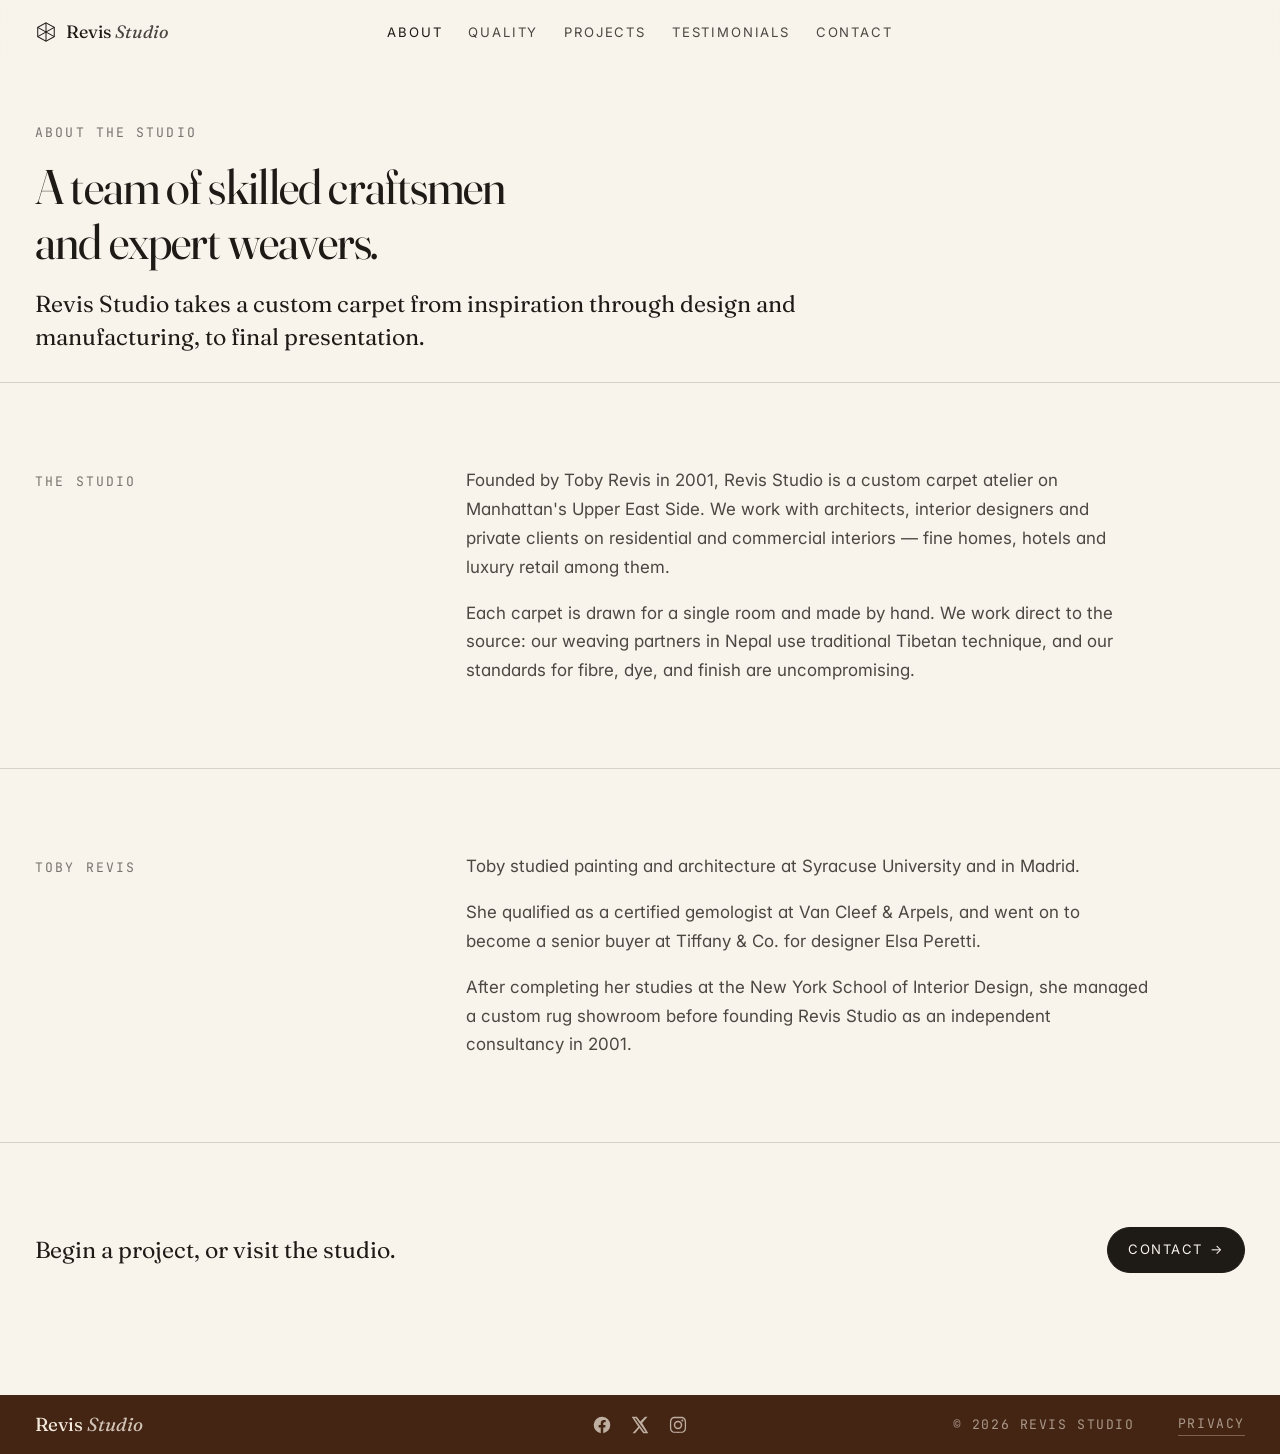
==== about.html @ d31ee0eb "Projects: real images and descriptions from revisstudio.com/projects" ====
<!doctype html>
<html lang="en">
<head>
<meta charset="utf-8" />
<meta name="viewport" content="width=device-width,initial-scale=1,viewport-fit=cover" />
<meta name="theme-color" content="#efeae0" />

<title>About — Revis Studio</title>
<meta name="description" content="Revis Studio is a team of skilled craftsmen and expert weavers, founded in 2001 by Toby Revis. We take a custom carpet from inspiration through design and manufacturing, to final presentation." />
<meta name="robots" content="noindex,nofollow" />
<link rel="canonical" href="https://revisstudio.com/about.html" />

<link rel="preconnect" href="https://fonts.googleapis.com">
<link rel="preconnect" href="https://fonts.gstatic.com" crossorigin>
<link rel="stylesheet" href="https://fonts.googleapis.com/css2?family=Fraunces:ital,opsz,wght@0,9..144,300..500;1,9..144,300..500&family=Inter:wght@400;500&family=JetBrains+Mono:wght@400&display=swap" />
<link rel="stylesheet" href="assets/css/style.css?v=18" />
<link rel="icon" type="image/svg+xml" href="assets/img/favicon.svg" />
</head>
<body>

<a href="#main" class="sr">Skip to content</a>

<header class="site-header" id="siteHeader">
  <a href="./" class="brand"><svg class="mark" viewBox="0 0 24 24" fill="none" stroke="currentColor" stroke-width="1.1" aria-hidden="true"><path d="M12 2 L21 7 L21 17 L12 22 L3 17 L3 7 Z"/><path d="M12 2 L12 22 M3 7 L21 17 M3 17 L21 7"/></svg><span>Revis<i>&nbsp;Studio</i></span></a>
  <nav class="nav" id="primaryNav" aria-label="Primary">
    <ul>
      <li><a href="about.html" aria-current="page">About</a></li>
      <li><a href="quality.html">Quality</a></li>
      <li><a href="projects.html">Projects</a></li>
      <li><a href="testimonials.html">Testimonials</a></li>
      <li><a href="contact.html">Contact</a></li>
    </ul>
  </nav>
  <button class="menu-btn" id="menuBtn" aria-label="Open menu" aria-expanded="false" aria-controls="primaryNav"><span></span></button>
</header>

<main id="main">

  <section class="page-hero">
    <div class="wrap">
      <p class="eyebrow">About the studio</p>
      <h1>A team of skilled craftsmen and expert weavers.</h1>
      <p class="lede">
        Revis Studio takes a custom carpet from inspiration through design and manufacturing, to final presentation.
      </p>
    </div>
  </section>

  <section class="section">
    <div class="wrap">
      <div class="split">
        <div class="split__label">
          <p class="eyebrow">The studio</p>
        </div>
        <div class="prose">
          <p>Founded by Toby Revis in 2001, Revis Studio is a custom carpet atelier on Manhattan's Upper East Side. We work with architects, interior designers and private clients on residential and commercial interiors — fine homes, hotels and luxury retail among them.</p>
          <p>Each carpet is drawn for a single room and made by hand. We work direct to the source: our weaving partners in Nepal use traditional Tibetan technique, and our standards for fibre, dye, and finish are uncompromising.</p>
        </div>
      </div>
    </div>
  </section>

  <hr class="rule" />

  <section class="section">
    <div class="wrap">
      <div class="split">
        <div class="split__label">
          <p class="eyebrow">Toby Revis</p>
        </div>
        <div class="prose">
          <p>Toby studied painting and architecture at Syracuse University and in Madrid.</p>
          <p>She qualified as a certified gemologist at Van Cleef &amp; Arpels, and went on to become a senior buyer at Tiffany &amp; Co. for designer Elsa Peretti.</p>
          <p>After completing her studies at the New York School of Interior Design, she managed a custom rug showroom before founding Revis Studio as an independent consultancy in 2001.</p>
        </div>
      </div>
    </div>
  </section>

  <hr class="rule" />

  <section class="section">
    <div class="wrap">
      <div class="between">
        <p class="lede" style="max-width: 32ch;">Begin a project, or visit the studio.</p>
        <a href="contact.html" class="btn">Contact <span class="arr" aria-hidden="true">→</span></a>
      </div>
    </div>
  </section>

</main>

<footer class="site-foot">
  <div class="wrap">
    <div class="foot__row">
      <p class="foot__brand">Revis<i> Studio</i></p>

      <nav class="foot__social" aria-label="Social">
        <a href="https://www.facebook.com/revisstudio" rel="noopener" target="_blank" aria-label="Revis Studio on Facebook">
          <svg viewBox="0 0 24 24" aria-hidden="true"><path d="M21 12a9 9 0 1 0-10.4 8.9v-6.3H8.3V12h2.3v-2c0-2.3 1.4-3.5 3.4-3.5 1 0 2 .2 2 .2v2.2h-1.1c-1.1 0-1.5.7-1.5 1.4V12h2.5l-.4 2.6h-2.1v6.3A9 9 0 0 0 21 12z"/></svg>
        </a>
        <a href="https://twitter.com/revisstudio" rel="noopener" target="_blank" aria-label="Revis Studio on Twitter / X">
          <svg viewBox="0 0 24 24" aria-hidden="true"><path d="M17.5 3h2.7l-5.9 6.7L21 21h-5.4l-4.2-5.6L6.6 21H3.9l6.3-7.2L3 3h5.5l3.8 5.1L17.5 3zm-.9 16.4h1.5L7.4 4.5H5.9l10.7 14.9z"/></svg>
        </a>
        <a href="https://instagram.com/revisstudio" rel="noopener" target="_blank" aria-label="Revis Studio on Instagram">
          <svg viewBox="0 0 24 24" aria-hidden="true"><path d="M12 3c-2.4 0-2.7 0-3.7.1-1 0-1.6.2-2.1.4-.6.2-1.1.5-1.5 1-.5.4-.8.9-1 1.5-.2.5-.4 1.1-.4 2.1-.1 1-.1 1.3-.1 3.7s0 2.7.1 3.7c0 1 .2 1.6.4 2.1.2.6.5 1.1 1 1.5.4.5.9.8 1.5 1 .5.2 1.1.4 2.1.4 1 .1 1.3.1 3.7.1s2.7 0 3.7-.1c1 0 1.6-.2 2.1-.4.6-.2 1.1-.5 1.5-1 .5-.4.8-.9 1-1.5.2-.5.4-1.1.4-2.1.1-1 .1-1.3.1-3.7s0-2.7-.1-3.7c0-1-.2-1.6-.4-2.1-.2-.6-.5-1.1-1-1.5-.4-.5-.9-.8-1.5-1-.5-.2-1.1-.4-2.1-.4-1-.1-1.3-.1-3.7-.1zm0 1.6c2.3 0 2.6 0 3.6.1.9 0 1.3.2 1.7.3.4.2.7.4 1 .7.3.3.5.6.7 1 .1.3.3.8.3 1.7.1.9.1 1.2.1 3.6s0 2.6-.1 3.6c0 .9-.2 1.3-.3 1.7-.2.4-.4.7-.7 1-.3.3-.6.5-1 .7-.3.1-.8.3-1.7.3-.9.1-1.2.1-3.6.1s-2.6 0-3.6-.1c-.9 0-1.3-.2-1.7-.3-.4-.2-.7-.4-1-.7-.3-.3-.5-.6-.7-1-.1-.3-.3-.8-.3-1.7-.1-.9-.1-1.2-.1-3.6s0-2.6.1-3.6c0-.9.2-1.3.3-1.7.2-.4.4-.7.7-1 .3-.3.6-.5 1-.7.3-.1.8-.3 1.7-.3.9-.1 1.2-.1 3.6-.1zm0 2.8a4.6 4.6 0 1 0 0 9.2 4.6 4.6 0 0 0 0-9.2zm0 7.6a3 3 0 1 1 0-6 3 3 0 0 1 0 6zm5.8-7.8a1.1 1.1 0 1 1-2.2 0 1.1 1.1 0 0 1 2.2 0z"/></svg>
        </a>
      </nav>

      <p class="foot__meta">
        <span class="foot__copy">© 2026 Revis Studio</span>
        <a href="privacy.html">Privacy</a>
      </p>
    </div>
  </div>
</footer>

<script src="assets/js/main.js?v=15" defer></script>
</body>
</html>
---- assets/css/style.css ----
/* ============================================
   REVIS STUDIO — 2026
   Custom carpets, New York City
   ============================================ */

/* ----- Design tokens ----- */
:root {
  --paper:      oklch(96.6% 0.012 80);
  --bone:       oklch(93.5% 0.016 78);
  --dune:       oklch(83% 0.030 75);
  --clay:       oklch(64% 0.06 50);
  --ochre:      oklch(48% 0.075 55);
  --ink:        oklch(22% 0.010 65);
  --ink-soft:   oklch(40% 0.010 65);
  --ink-mute:   oklch(56% 0.008 70);
  --rule:       oklch(86% 0.012 75);

  --font-display: 'Fraunces', ui-serif, Georgia, serif;
  --font-sans:    'Inter', ui-sans-serif, system-ui, -apple-system, 'Helvetica Neue', sans-serif;
  --font-mono:    'JetBrains Mono', ui-monospace, 'SF Mono', Menlo, monospace;

  /* Conservative, readable type scale */
  --fs-xs:   clamp(0.78rem, 0.76rem + 0.08vw, 0.82rem);
  --fs-sm:   clamp(0.88rem, 0.86rem + 0.10vw, 0.94rem);
  --fs-base: clamp(1.00rem, 0.97rem + 0.14vw, 1.06rem);
  --fs-md:   clamp(1.08rem, 1.04rem + 0.20vw, 1.18rem);
  --fs-lg:   clamp(1.24rem, 1.16rem + 0.40vw, 1.45rem);
  --fs-xl:   clamp(1.55rem, 1.36rem + 0.85vw, 2.05rem);
  --fs-2xl:  clamp(2.00rem, 1.65rem + 1.60vw, 3.00rem);
  --fs-3xl:  clamp(2.50rem, 2.00rem + 2.25vw, 4.00rem);

  --gutter: clamp(1.25rem, 1rem + 1.5vw, 2.25rem);
  --max:    1280px;
  --rad:    2px;
  --rad-lg: 4px;

  --ease:    cubic-bezier(.2,.7,.2,1);
  --ease-out: cubic-bezier(.16,1,.3,1);
  --dur:     500ms;
  --dur-fast: 240ms;
}

*, *::before, *::after { box-sizing: border-box; }
html { -webkit-text-size-adjust: 100%; text-size-adjust: 100%; }
body, h1, h2, h3, h4, p, figure, blockquote, dl, dd, ul, ol { margin: 0; }
ul, ol { padding-left: 0; list-style: none; }
img, picture, video, canvas, svg { display: block; max-width: 100%; }
button, input, select, textarea { font: inherit; color: inherit; background: none; border: 0; }
a { color: inherit; text-decoration: none; }
:focus-visible { outline: 2px solid var(--ochre); outline-offset: 3px; border-radius: 2px; }

html {
  scroll-behavior: smooth;
  color-scheme: light;
  background: var(--paper);
}
body {
  font-family: var(--font-sans);
  font-size: var(--fs-base);
  line-height: 1.6;
  color: var(--ink);
  background: var(--paper);
  font-feature-settings: "ss01", "cv11", "kern";
  text-rendering: optimizeLegibility;
  -webkit-font-smoothing: antialiased;
  -moz-osx-font-smoothing: grayscale;
  overflow-x: hidden;
  text-wrap: pretty;
}
::selection { background: var(--ink); color: var(--paper); }

h1, h2, h3, h4 {
  font-family: var(--font-display);
  font-weight: 400;
  letter-spacing: -0.012em;
  line-height: 1.12;
  color: var(--ink);
  text-wrap: balance;
  font-variation-settings: "opsz" 144;
}
h1 { font-size: var(--fs-3xl); }
h2 { font-size: var(--fs-2xl); }
h3 { font-size: var(--fs-lg); font-weight: 450; }
h4 { font-size: var(--fs-md); font-weight: 500; }

em, .ital { font-style: italic; }

.eyebrow {
  font-family: var(--font-mono);
  font-size: var(--fs-xs);
  letter-spacing: 0.16em;
  text-transform: uppercase;
  font-weight: 400;
  color: var(--ink-mute);
}

.lede {
  font-family: var(--font-display);
  font-weight: 380;
  font-size: var(--fs-lg);
  line-height: 1.4;
  color: var(--ink);
  max-width: 50ch;
}

.prose { max-width: 62ch; line-height: 1.7; color: var(--ink-soft); }
.prose p + p { margin-top: 1em; }
.prose strong { color: var(--ink); font-weight: 500; }
.prose a { color: var(--ink); text-decoration: underline; text-decoration-thickness: 1px; text-underline-offset: 4px; text-decoration-color: color-mix(in oklch, var(--ink) 35%, transparent); }
.prose a:hover { text-decoration-color: var(--ink); }

.serif { font-family: var(--font-display); }
.mono  { font-family: var(--font-mono); letter-spacing: 0; }

/* ----- Layout ----- */
.wrap { max-width: var(--max); margin-inline: auto; padding-inline: var(--gutter); }
.wrap--narrow { max-width: 880px; }

.section { padding-block: clamp(3rem, 2rem + 4vw, 5.5rem); position: relative; }

.rule { height: 1px; background: var(--rule); border: 0; margin: 0; }

/* ----- Header ----- */
.site-header {
  position: sticky;
  top: 0;
  z-index: 100;
  padding: 1.1rem var(--gutter);
  display: grid;
  grid-template-columns: 1fr auto 1fr;
  align-items: center;
  background: color-mix(in oklch, var(--paper) 85%, transparent);
  -webkit-backdrop-filter: blur(12px);
  backdrop-filter: blur(12px);
  border-bottom: 1px solid transparent;
  transition: border-color var(--dur-fast) var(--ease);
}
.site-header.is-scrolled {
  border-bottom-color: var(--rule);
}

.brand {
  display: inline-flex; align-items: center; gap: 0.55rem;
  justify-self: start;
  font-family: var(--font-display);
  font-weight: 420;
  font-size: 1.12rem;
  letter-spacing: 0;
  position: relative;
  z-index: 100;
}
.brand .mark { width: 22px; height: 22px; }
.brand i { font-style: italic; opacity: .8; }

.nav { justify-self: center; }
.nav ul { display: flex; gap: clamp(1rem, 0.5rem + 1.4vw, 2rem); }
.nav a {
  font-size: var(--fs-xs);
  letter-spacing: 0.14em;
  text-transform: uppercase;
  color: var(--ink-soft);
  padding: 0.4rem 0;
  transition: color var(--dur-fast) var(--ease);
}
.nav a:hover { color: var(--ink); }
.nav a[aria-current="page"] { color: var(--ink); }

.head-side { justify-self: end; font-size: var(--fs-xs); color: var(--ink-soft); letter-spacing: 0.05em; }
.head-side a { padding: 0.4rem 0; }
.head-side a:hover { color: var(--ink); }

.menu-btn {
  display: none;
  justify-self: end;
  width: 38px; height: 38px;
  cursor: pointer;
  align-items: center; justify-content: center;
  position: relative;
  z-index: 100;
}
.menu-btn span {
  display: block;
  width: 18px; height: 1px;
  background: var(--ink);
  position: relative;
}
.menu-btn span::before, .menu-btn span::after {
  content: ""; position: absolute; left: 0; right: 0;
  height: 1px; background: var(--ink);
}
.menu-btn span::before { top: -6px; }
.menu-btn span::after  { top:  6px; }
[aria-expanded="true"].menu-btn span { background: transparent; }
[aria-expanded="true"].menu-btn span::before { transform: rotate(45deg); top: 0; }
[aria-expanded="true"].menu-btn span::after  { transform: rotate(-45deg); top: 0; }

@media (max-width: 880px) {
  .nav, .head-side { display: none; }
  .menu-btn { display: inline-flex; }
  .nav.is-open {
    display: block !important;
    position: fixed;
    top: 0; left: 0; right: 0; bottom: 0;
    width: 100vw;
    height: 100vh;
    height: 100dvh;
    background: var(--paper);
    padding: 5rem var(--gutter) 3rem;
    z-index: 95;
    overflow-y: auto;
  }
  .nav.is-open ul { flex-direction: column; gap: 1.25rem; align-items: flex-start; }
  .nav.is-open a { font-size: var(--fs-xl); font-family: var(--font-display); letter-spacing: -0.01em; text-transform: none; color: var(--ink); font-weight: 420; }
}

/* ----- Buttons & links ----- */
.btn {
  display: inline-flex; align-items: center; gap: 0.5em;
  padding: 0.9em 1.5em;
  border: 1px solid var(--ink);
  background: var(--ink);
  color: var(--paper);
  font-size: var(--fs-xs);
  letter-spacing: 0.12em;
  text-transform: uppercase;
  border-radius: 999px;
  cursor: pointer;
  transition: background var(--dur-fast) var(--ease), color var(--dur-fast) var(--ease);
}
.btn:hover { background: var(--ochre); border-color: var(--ochre); color: var(--paper); }
.btn .arr { transition: transform var(--dur-fast) var(--ease); }
.btn:hover .arr { transform: translateX(3px); }
.btn--ghost {
  background: transparent;
  color: var(--ink);
  border-color: color-mix(in oklch, var(--ink) 30%, transparent);
}
.btn--ghost:hover { background: var(--ink); border-color: var(--ink); color: var(--paper); }

.link {
  display: inline-flex; align-items: center; gap: 0.4em;
  font-size: var(--fs-sm);
  letter-spacing: 0.08em;
  text-transform: uppercase;
  color: var(--ink);
  padding-bottom: 0.25em;
  border-bottom: 1px solid currentColor;
  transition: gap var(--dur-fast) var(--ease), color var(--dur-fast) var(--ease);
}
.link:hover { gap: 0.7em; color: var(--ochre); }

/* ----- Hero ----- */
.hero {
  padding-top: clamp(3rem, 2rem + 3vw, 5rem);
  padding-bottom: clamp(2.5rem, 2rem + 2vw, 4rem);
}
.hero__grid {
  display: grid;
  grid-template-columns: 1fr;
  gap: 2rem;
}
@media (min-width: 900px) {
  .hero__grid { grid-template-columns: 1.1fr 1fr; gap: 4rem; align-items: end; }
}
.hero h1 {
  font-size: clamp(2.2rem, 1.8rem + 1.8vw, 3.6rem);
  letter-spacing: -0.018em;
  line-height: 1.05;
}
.hero h1 em { color: var(--ochre); font-style: italic; }
.hero .lede { margin-top: 1.5rem; max-width: 42ch; }
.hero__cta { display: flex; gap: 1rem; flex-wrap: wrap; margin-top: 2rem; }
.hero__media {
  margin-top: clamp(2.5rem, 2rem + 2vw, 4rem);
}
.hero__media figure {
  aspect-ratio: 21 / 9;
  border-radius: var(--rad);
  overflow: hidden;
  background: var(--bone);
  position: relative;
}

/* ----- Page hero (inner pages) ----- */
.page-hero {
  padding: clamp(2.5rem, 2rem + 2vw, 4rem) 0 clamp(1.5rem, 1rem + 1vw, 2.5rem);
  border-bottom: 1px solid var(--rule);
}
.page-hero h1 {
  font-size: clamp(2rem, 1.6rem + 1.8vw, 3.2rem);
  letter-spacing: -0.018em;
  max-width: 18ch;
}
.page-hero .eyebrow { margin-bottom: 1rem; }
.page-hero .lede { margin-top: 1.25rem; max-width: 56ch; }

/* ----- Section title ----- */
.section-title {
  display: flex;
  justify-content: space-between;
  align-items: baseline;
  gap: 1.5rem;
  margin-bottom: clamp(2rem, 1.5rem + 1.5vw, 3rem);
  padding-bottom: 1.1rem;
  border-bottom: 1px solid var(--rule);
  flex-wrap: wrap;
}
.section-title h2 {
  font-size: var(--fs-xl);
  letter-spacing: -0.012em;
}

/* ----- Figures ----- */
figure { position: relative; isolation: isolate; margin: 0; }
figure img, figure .ph {
  position: absolute; inset: 0;
  width: 100%; height: 100%;
  object-fit: cover;
  display: block;
  transition: transform 900ms var(--ease-out), opacity 500ms var(--ease-out);
}
figure .ph { z-index: 0; }
figure img {
  z-index: 1;
  opacity: 0;
  filter: saturate(0.92) contrast(1.02);
}
figure img.is-loaded { opacity: 1; }
figure:hover img { transform: scale(1.03); }
figcaption {
  margin-top: 0.65rem;
  font-family: var(--font-mono);
  font-size: var(--fs-xs);
  letter-spacing: 0.04em;
  color: var(--ink-mute);
  display: flex; justify-content: space-between; gap: 1rem;
}
figcaption b { color: var(--ink); font-weight: 500; }

/* ----- Project grid ----- */
.work-grid {
  display: grid;
  grid-template-columns: repeat(3, 1fr);
  gap: clamp(1.25rem, 0.85rem + 1.2vw, 2rem) clamp(1.25rem, 1rem + 1vw, 1.75rem);
}
@media (max-width: 900px) { .work-grid { grid-template-columns: repeat(2, 1fr); } }
@media (max-width: 540px) { .work-grid { grid-template-columns: 1fr; } }

.work-card { display: block; color: inherit; }
.work-card figure {
  aspect-ratio: 16 / 10;
  border-radius: var(--rad);
  overflow: hidden;
  background: var(--bone);
}
.work-card figure img { opacity: 1; }
.work-card__head {
  display: flex;
  justify-content: space-between;
  align-items: baseline;
  gap: 1rem;
  margin-top: 0.85rem;
  padding-top: 0.6rem;
  border-top: 1px solid var(--rule);
}
.work-card__title {
  font-family: var(--font-display);
  font-size: var(--fs-md);
  font-weight: 450;
  letter-spacing: -0.005em;
  color: var(--ink);
  line-height: 1.25;
}
.work-card__sub {
  margin-top: 0.25rem;
  font-family: var(--font-mono);
  font-size: var(--fs-xs);
  letter-spacing: 0.04em;
  color: var(--ink-mute);
  text-transform: uppercase;
}
.work-card__no {
  font-family: var(--font-mono);
  font-size: var(--fs-xs);
  letter-spacing: 0.06em;
  color: var(--ink-mute);
}
.work-card__desc {
  margin-top: 0.55rem;
  font-family: var(--font-display);
  font-style: italic;
  font-weight: 380;
  font-size: var(--fs-sm);
  line-height: 1.45;
  color: var(--ink-soft);
}
.work-card:hover figure .ph { filter: brightness(1.04); }
.work-card:hover .work-card__title { color: var(--ochre); transition: color var(--dur-fast) var(--ease); }

/* ----- Split layout for content pages ----- */
.split {
  display: grid;
  grid-template-columns: 1fr;
  gap: clamp(2rem, 1.5rem + 1.5vw, 3rem);
}
@media (min-width: 880px) {
  .split { grid-template-columns: minmax(180px, 1fr) 2fr; gap: clamp(2rem, 1rem + 2vw, 4rem); }
}
.split__label { padding-top: 0.3em; }

/* ----- Policy (privacy page directory) ----- */
.policy {
  display: grid;
  gap: 0;
  max-width: 980px;
  margin: 0;
}
.policy__row {
  display: grid;
  grid-template-columns: 1fr;
  gap: 0.6rem;
  padding: clamp(1rem, 0.75rem + 0.75vw, 1.5rem) 0;
  border-top: 1px solid var(--rule);
}
.policy__row:last-child { border-bottom: 1px solid var(--rule); }
@media (min-width: 720px) {
  .policy__row {
    grid-template-columns: minmax(180px, 1fr) 2.4fr;
    gap: clamp(1.5rem, 1rem + 1.5vw, 3rem);
    align-items: baseline;
  }
}
.policy__row dt.label {
  font-family: var(--font-mono);
  font-size: var(--fs-xs);
  letter-spacing: 0.16em;
  text-transform: uppercase;
  color: var(--ink-mute);
  font-weight: 400;
}
.policy__row dd {
  font-family: var(--font-display);
  font-size: var(--fs-md);
  font-weight: 380;
  line-height: 1.55;
  color: var(--ink);
  margin: 0;
  max-width: 60ch;
}
.policy__row dd strong { font-weight: 450; color: var(--ink); }
.policy__row dd a {
  color: var(--ink);
  border-bottom: 1px solid color-mix(in oklch, var(--ink) 30%, transparent);
  padding-bottom: 1px;
}
.policy__row dd a:hover { border-bottom-color: var(--ink); color: var(--ochre); }

/* ----- Stage (testimonials carousel) ----- */
.stage {
  padding-block: clamp(1.5rem, 1rem + 1vw, 2.25rem) clamp(1rem, 0.75rem + 0.75vw, 1.75rem);
  position: relative;
  isolation: isolate;
  overflow: hidden;
  background: linear-gradient(180deg, color-mix(in oklch, var(--paper) 60%, var(--bone)) 0%, var(--paper) 100%);
}
.stage::before {
  content: "";
  position: absolute;
  inset: 0;
  background:
    radial-gradient(45% 65% at 80% 20%, color-mix(in oklch, var(--ochre) 18%, transparent) 0%, transparent 60%),
    radial-gradient(35% 55% at 10% 95%, color-mix(in oklch, var(--clay) 14%, transparent) 0%, transparent 60%);
  z-index: -1;
  pointer-events: none;
}
.stage::after {
  content: "";
  position: absolute;
  inset: auto auto 30% -8%;
  width: 360px;
  height: 360px;
  background: radial-gradient(closest-side, color-mix(in oklch, var(--ochre) 12%, transparent), transparent);
  z-index: -1;
  pointer-events: none;
  filter: blur(20px);
}
.stage__head {
  display: flex;
  justify-content: space-between;
  align-items: baseline;
  margin-bottom: clamp(1.5rem, 1rem + 1.5vw, 2.5rem);
  gap: 1rem;
  flex-wrap: wrap;
}
.stage__counter {
  font-family: var(--font-mono);
  font-size: var(--fs-xs);
  letter-spacing: 0.16em;
  text-transform: uppercase;
  color: var(--ink-mute);
}
.stage__counter b { color: var(--ink); font-weight: 500; }

.stage__main {
  position: relative;
  min-height: clamp(260px, 46vh, 420px);
}
.stage__quote {
  position: absolute;
  inset: 0;
  display: flex;
  flex-direction: column;
  justify-content: center;
  opacity: 0;
  transition: opacity 700ms cubic-bezier(.16,1,.3,1);
  pointer-events: none;
}
.stage__quote.is-active {
  opacity: 1;
  pointer-events: auto;
}
.stage__quote blockquote {
  font-family: var(--font-display);
  font-style: italic;
  font-weight: 380;
  font-size: clamp(1.5rem, 1.1rem + 1.6vw, 2.6rem);
  line-height: 1.25;
  letter-spacing: -0.012em;
  color: var(--ink);
  text-wrap: balance;
  margin: 0;
  max-width: 32ch;
  position: relative;
}
.stage__quote blockquote::before {
  content: "\201C";
  position: absolute;
  font-style: italic;
  color: var(--ochre);
  font-size: 1.8em;
  line-height: 1;
  left: -0.5em;
  top: -0.15em;
  opacity: 0;
  transform: scale(0.6) rotate(-8deg);
  transition: opacity 600ms var(--ease-out) 50ms, transform 700ms var(--ease-out) 50ms;
}
.stage__quote.is-active blockquote::before {
  opacity: 1;
  transform: scale(1) rotate(0deg);
}
@media (max-width: 720px) {
  .stage__quote blockquote::before { left: -0.05em; top: -0.6em; font-size: 1.4em; }
}
.stage__quote blockquote .word {
  display: inline-block;
  opacity: 0;
  transform: translateY(10px);
  transition: opacity 700ms var(--ease-out), transform 700ms var(--ease-out);
}
.stage__quote.is-active blockquote .word {
  opacity: 1;
  transform: none;
  transition-delay: calc(var(--i, 0) * 28ms + 100ms);
}
.stage__quote cite {
  display: flex;
  flex-direction: column;
  gap: 0.25rem;
  margin-top: clamp(1.25rem, 1rem + 1vw, 2rem);
  font-style: normal;
  opacity: 0;
  transform: translateY(8px);
  transition: opacity 600ms var(--ease-out), transform 600ms var(--ease-out);
}
.stage__quote.is-active cite {
  opacity: 1;
  transform: none;
  transition-delay: 900ms;
}
.stage__quote cite b {
  font-family: var(--font-display);
  font-weight: 450;
  font-size: var(--fs-md);
  color: var(--ink);
  line-height: 1.2;
}
.stage__quote cite span {
  font-family: var(--font-mono);
  font-size: var(--fs-xs);
  letter-spacing: 0.10em;
  text-transform: uppercase;
  color: var(--ink-mute);
}

/* Progress bar — animates while autoplay is running */
.stage__progress {
  height: 1px;
  background: color-mix(in oklch, var(--ink) 10%, transparent);
  margin-top: clamp(1rem, 0.75rem + 0.75vw, 1.5rem);
  overflow: hidden;
}
.stage__progress span {
  display: block;
  height: 100%;
  width: 100%;
  background: var(--ochre);
  transform: scaleX(0);
  transform-origin: left;
}
.stage.is-playing .stage__progress span {
  animation: stage-progress 7000ms linear forwards;
}
@keyframes stage-progress {
  from { transform: scaleX(0); }
  to   { transform: scaleX(1); }
}

/* Cast strip — horizontally scrollable, scales to any number of testimonials */
.stage__cast-wrap {
  position: relative;
  margin-top: clamp(1rem, 0.75rem + 0.75vw, 1.5rem);
  border-top: 1px solid var(--rule);
  border-bottom: 1px solid var(--rule);
}
.stage__cast-wrap::before,
.stage__cast-wrap::after {
  content: "";
  position: absolute;
  top: 0; bottom: 0;
  width: 56px;
  pointer-events: none;
  z-index: 2;
  opacity: 0;
  transition: opacity var(--dur-fast) var(--ease);
}
.stage__cast-wrap::before {
  left: 0;
  background: linear-gradient(to right, var(--paper) 5%, transparent);
}
.stage__cast-wrap::after {
  right: 0;
  background: linear-gradient(to left, var(--paper) 5%, transparent);
}
.stage__cast-wrap[data-scroll-start="0"]::before { opacity: 0; }
.stage__cast-wrap[data-scroll-start="1"]::before { opacity: 1; }
.stage__cast-wrap[data-scroll-end="0"]::after { opacity: 1; }
.stage__cast-wrap[data-scroll-end="1"]::after { opacity: 0; }

.stage__cast {
  display: flex;
  gap: 1px;
  background: var(--rule);
  overflow-x: auto;
  overflow-y: hidden;
  scroll-snap-type: x mandatory;
  scroll-behavior: smooth;
  scrollbar-width: none;
}
.stage__cast::-webkit-scrollbar { display: none; }

.cast-card {
  flex: 0 0 calc(25% - 1px);
  min-width: 220px;
  scroll-snap-align: start;
  display: flex;
  flex-direction: column;
  align-items: flex-start;
  text-align: left;
  padding: clamp(0.85rem, 0.65rem + 0.7vw, 1.15rem) clamp(0.85rem, 0.65rem + 0.7vw, 1.25rem);
  background: var(--paper);
  border: 0;
  cursor: pointer;
  position: relative;
  transition: background var(--dur-fast) var(--ease);
}
@media (max-width: 720px) {
  .cast-card { flex-basis: calc(50% - 1px); }
}
@media (max-width: 480px) {
  .cast-card { flex-basis: 80%; min-width: 0; }
}
.cast-card::before {
  content: "";
  position: absolute;
  top: 0; left: 0;
  width: 100%;
  height: 2px;
  background: var(--ochre);
  transform: scaleX(0);
  transform-origin: left;
  transition: transform 500ms var(--ease-out);
}
.cast-card.is-active::before { transform: scaleX(1); }
.cast-card.is-active {
  background: color-mix(in oklch, var(--paper) 60%, var(--bone));
}
.cast-card__no {
  font-family: var(--font-mono);
  font-size: var(--fs-xs);
  letter-spacing: 0.16em;
  color: var(--ink-mute);
  margin-bottom: 0.55rem;
  transition: color var(--dur-fast) var(--ease);
}
.cast-card.is-active .cast-card__no { color: var(--ochre); }
.cast-card__teaser {
  font-family: var(--font-display);
  font-style: italic;
  font-weight: 380;
  font-size: var(--fs-sm);
  line-height: 1.35;
  color: var(--ink-soft);
  margin: 0 0 0.7rem;
  display: -webkit-box;
  -webkit-line-clamp: 2;
  line-clamp: 2;
  -webkit-box-orient: vertical;
  overflow: hidden;
}
.cast-card.is-active .cast-card__teaser { color: var(--ink); }
.cast-card b {
  font-family: var(--font-display);
  font-weight: 420;
  font-size: var(--fs-md);
  color: var(--ink);
  line-height: 1.2;
  margin-bottom: 0.2rem;
  letter-spacing: -0.005em;
  margin-top: auto;
}
.cast-card__role {
  font-family: var(--font-mono);
  font-size: var(--fs-xs);
  letter-spacing: 0.04em;
  color: var(--ink-mute);
  line-height: 1.4;
}
.cast-card:hover b { color: var(--ochre); }

/* ----- Voices (legacy, kept in case) ----- */
.voices {
  display: grid;
  gap: 0;
}
.voice {
  padding: clamp(1.5rem, 1rem + 1vw, 2.25rem) 0;
  border-top: 1px solid var(--rule);
  display: grid;
  grid-template-columns: 1fr;
  gap: 1rem;
}
.voices .voice:last-child { border-bottom: 1px solid var(--rule); }
@media (min-width: 720px) {
  .voice { grid-template-columns: 1fr 220px; gap: 2rem; }
  .voice cite { text-align: right; }
}
.voice__quote {
  font-family: var(--font-display);
  font-size: var(--fs-lg);
  font-weight: 380;
  line-height: 1.4;
  color: var(--ink);
}
.voice__by {
  font-family: var(--font-mono);
  font-size: var(--fs-xs);
  letter-spacing: 0.04em;
  color: var(--ink-soft);
  font-style: normal;
  align-self: end;
}
.voice__by b {
  display: block;
  color: var(--ink);
  font-weight: 500;
  font-family: var(--font-display);
  font-size: var(--fs-sm);
  letter-spacing: 0;
  margin-bottom: 0.2em;
}

/* ----- Contact list ----- */
.contact-list { display: grid; gap: clamp(1.5rem, 1rem + 1vw, 2rem); }
.contact-list dt {
  font-family: var(--font-mono);
  font-size: var(--fs-xs);
  letter-spacing: 0.12em;
  text-transform: uppercase;
  color: var(--ink-mute);
  margin-bottom: 0.4rem;
}
.contact-list dd {
  font-family: var(--font-display);
  font-size: var(--fs-md);
  line-height: 1.5;
}
.contact-list dd a { color: var(--ink); border-bottom: 1px solid color-mix(in oklch, var(--ink) 25%, transparent); padding-bottom: 1px; }
.contact-list dd a:hover { border-color: var(--ink); }

/* ----- Warm card panel (rich ochre/clay calling card) ----- */
.warm-card {
  --warm: oklch(46% 0.085 50);
  --warm-deep: oklch(36% 0.075 45);
  --warm-bright: oklch(64% 0.12 55);
  background: var(--warm);
  color: oklch(96% 0.018 80);
  border-radius: var(--rad-lg);
  padding: clamp(1.5rem, 1.25rem + 1vw, 2.25rem);
  position: relative;
  overflow: hidden;
  isolation: isolate;
}
.warm-card::before {
  content: "";
  position: absolute;
  inset: 0;
  background:
    radial-gradient(80% 90% at 100% 100%, color-mix(in oklch, var(--warm-bright) 38%, transparent) 0%, transparent 55%),
    radial-gradient(60% 70% at 0% 0%, color-mix(in oklch, var(--warm-deep) 55%, transparent) 0%, transparent 60%);
  z-index: -1;
}
.warm-card .eyebrow {
  color: color-mix(in oklch, oklch(96% 0.018 80) 72%, transparent);
}
.warm-card h2 {
  color: oklch(96% 0.018 80);
  font-weight: 380;
  letter-spacing: -0.012em;
}
.warm-card h2 em { color: oklch(92% 0.04 75); font-style: italic; }
.warm-card a {
  color: oklch(96% 0.018 80);
  border-bottom: 1px solid color-mix(in oklch, oklch(96% 0.018 80) 40%, transparent);
  padding-bottom: 1px;
  transition: border-color var(--dur-fast) var(--ease);
}
.warm-card a:hover { border-bottom-color: oklch(96% 0.018 80); }
.warm-card address { font-style: normal; }
.warm-card__grid {
  display: grid;
  grid-template-columns: 1fr;
  gap: clamp(0.9rem, 0.7rem + 0.6vw, 1.3rem) clamp(2rem, 1.5rem + 1.5vw, 3rem);
}
.warm-card--stack .warm-card__grid { grid-template-columns: 1fr; }
.warm-card--3up .warm-card__grid { grid-template-columns: 1fr; }
@media (min-width: 640px) {
  .warm-card--3up .warm-card__grid { grid-template-columns: 1fr 1fr; }
}
@media (min-width: 1000px) {
  .warm-card--3up .warm-card__grid { grid-template-columns: 1.4fr 1fr 1fr; }
}

/* Side-by-side contact layout: warm card | inquiry form */
.contact-split {
  display: grid;
  grid-template-columns: 1fr 1.05fr;
  gap: clamp(1.25rem, 1rem + 1vw, 2.25rem);
  align-items: stretch;
}
@media (max-width: 720px) {
  .contact-split { grid-template-columns: 1fr; }
}
.contact-split > .warm-card { height: 100%; }
.contact-split__form {
  padding: clamp(0.25rem, 0.25rem + 0.5vw, 1rem) clamp(0.25rem, 0.25rem + 0.5vw, 1rem);
}
.warm-card__block { display: flex; flex-direction: column; gap: 0.6rem; }
.warm-card__block .label {
  font-family: var(--font-mono);
  font-size: var(--fs-xs);
  letter-spacing: 0.16em;
  text-transform: uppercase;
  color: color-mix(in oklch, oklch(96% 0.018 80) 62%, transparent);
}
.warm-card__block .value {
  font-family: var(--font-display);
  font-size: var(--fs-md);
  font-weight: 380;
  line-height: 1.5;
  color: oklch(96% 0.018 80);
  margin: 0;
}
.warm-card__block .value + .label { margin-top: 1rem; }
.warm-card__block .note {
  font-family: var(--font-mono);
  font-size: var(--fs-xs);
  letter-spacing: 0.04em;
  color: color-mix(in oklch, oklch(96% 0.018 80) 55%, transparent);
  margin-left: 0.35em;
}
.warm-card__block .meta {
  font-family: var(--font-mono);
  font-size: var(--fs-xs);
  letter-spacing: 0.04em;
  color: color-mix(in oklch, oklch(96% 0.018 80) 60%, transparent);
  margin-top: 0.35rem;
}

.warm-card__foot {
  margin-top: clamp(1rem, 0.75rem + 0.75vw, 1.5rem);
  padding-top: clamp(0.85rem, 0.75rem + 0.5vw, 1.25rem);
  border-top: 1px solid color-mix(in oklch, oklch(96% 0.018 80) 18%, transparent);
  display: flex;
  justify-content: flex-end;
  align-items: center;
  gap: 1rem;
  flex-wrap: wrap;
}
.warm-card__foot a {
  font-family: var(--font-mono);
  font-size: var(--fs-xs);
  letter-spacing: 0.12em;
  text-transform: uppercase;
  color: oklch(96% 0.018 80);
  border-bottom: 1px solid color-mix(in oklch, oklch(96% 0.018 80) 40%, transparent);
  padding-bottom: 1px;
}
.warm-card__foot a:hover { border-bottom-color: oklch(96% 0.018 80); }

/* Numeric flourish for the warm card */
.warm-card__no {
  position: absolute;
  top: clamp(1.5rem, 1rem + 1vw, 2.5rem);
  right: clamp(1.5rem, 1rem + 1vw, 2.5rem);
  font-family: var(--font-mono);
  font-size: var(--fs-xs);
  letter-spacing: 0.12em;
  color: color-mix(in oklch, oklch(96% 0.018 80) 65%, transparent);
  z-index: 1;
}

/* A soft warm tint section (for closing CTAs) */
.tint-warm {
  background: oklch(92% 0.035 70);
}
.tint-warm--soft { background: color-mix(in oklch, var(--paper) 80%, oklch(75% 0.07 55)); }

/* Warm headline accent variant */
.h-accent em { color: var(--ochre); font-style: italic; }

/* Warm submit button variant */
.btn--warm {
  background: oklch(46% 0.085 50);
  border-color: oklch(46% 0.085 50);
  color: oklch(96% 0.018 80);
}
.btn--warm:hover { background: oklch(36% 0.075 45); border-color: oklch(36% 0.075 45); }

/* ----- Forms ----- */
.form { display: grid; gap: 0.9rem; }
.form .row { display: grid; grid-template-columns: 1fr; gap: 0.9rem; }
@media (min-width: 720px) { .form .row--2 { grid-template-columns: 1fr 1fr; } }
.field { display: grid; gap: 0.3rem; }
.field label {
  font-family: var(--font-mono);
  font-size: var(--fs-xs);
  letter-spacing: 0.06em;
  text-transform: uppercase;
  color: var(--ink-soft);
}
.field input, .field textarea, .field select {
  padding: 0.55rem 0;
  border-bottom: 1px solid color-mix(in oklch, var(--ink) 25%, transparent);
  font-family: var(--font-display);
  font-size: var(--fs-md);
  color: var(--ink);
  background: transparent;
  border-radius: 0;
  transition: border-color var(--dur-fast) var(--ease);
}
.field input::placeholder, .field textarea::placeholder { color: var(--ink-mute); font-style: italic; }
.field input:focus, .field textarea:focus, .field select:focus {
  outline: none;
  border-bottom-color: var(--ochre);
}
.field textarea { min-height: 88px; resize: vertical; line-height: 1.5; }
.form__foot { display: flex; justify-content: space-between; align-items: center; gap: 1rem; flex-wrap: wrap; }
.form__note { font-family: var(--font-mono); font-size: var(--fs-xs); color: var(--ink-mute); }

/* ----- Footer (thin) ----- */
.site-foot {
  --foot-bg:    oklch(30% 0.055 48);
  --foot-text:  oklch(94% 0.02 75);
  --foot-muted: color-mix(in oklch, oklch(94% 0.02 75) 58%, transparent);

  background: var(--foot-bg);
  color: var(--foot-text);
  padding: 0.9rem 0;
  margin-top: clamp(1.75rem, 1.25rem + 1.5vw, 2.5rem);
}
.site-foot a { color: var(--foot-text); }
.site-foot a:hover { color: oklch(98% 0.018 75); }

.foot__row {
  display: grid;
  grid-template-columns: 1fr auto 1fr;
  align-items: center;
  gap: 1rem;
}
@media (max-width: 720px) {
  .foot__row { grid-template-columns: 1fr; justify-items: center; text-align: center; gap: 0.75rem; }
}
.foot__brand {
  font-family: var(--font-display);
  font-size: var(--fs-md);
  font-weight: 420;
  letter-spacing: 0;
  justify-self: start;
}
@media (max-width: 720px) { .foot__brand { justify-self: center; } }
.foot__brand i { font-style: italic; opacity: .8; }

.foot__social {
  display: inline-flex;
  align-items: center;
  gap: 1rem;
  justify-self: center;
}
.foot__social a {
  display: inline-flex;
  align-items: center;
  justify-content: center;
  width: 22px;
  height: 22px;
  color: var(--foot-text);
  opacity: 0.7;
  border-bottom: 0 !important;
  transition: opacity var(--dur-fast) var(--ease), color var(--dur-fast) var(--ease);
}
.foot__social a:hover { opacity: 1; color: oklch(98% 0.018 75); }
.foot__social svg {
  width: 100%;
  height: 100%;
  display: block;
  fill: currentColor;
}

.foot__meta {
  display: inline-flex;
  align-items: center;
  justify-content: flex-end;
  gap: clamp(2rem, 1.5rem + 1.5vw, 3rem);
  font-family: var(--font-mono);
  font-size: var(--fs-xs);
  letter-spacing: 0.12em;
  text-transform: uppercase;
  color: var(--foot-muted);
  justify-self: end;
  min-width: 0;
}
.foot__copy { white-space: nowrap; }
@media (max-width: 720px) { .foot__meta { justify-self: center; gap: 1.5rem; } }
.foot__meta a {
  color: var(--foot-muted);
  border-bottom: 1px solid color-mix(in oklch, var(--foot-text) 30%, transparent);
  padding-bottom: 1px;
  transition: color var(--dur-fast) var(--ease), border-color var(--dur-fast) var(--ease);
}
.foot__meta a:hover { color: var(--foot-text); border-bottom-color: var(--foot-text); }

/* ----- Reveal-on-scroll ----- */
.reveal { transition: opacity 700ms var(--ease-out), transform 700ms var(--ease-out); }
html.js-on .reveal:not(.is-in) { opacity: 0; transform: translateY(12px); }

@media (prefers-reduced-motion: reduce) {
  .reveal { opacity: 1 !important; transform: none !important; transition: none !important; }
  html { scroll-behavior: auto; }
}

/* ----- Image placeholders (fallback / pre-load) ----- */
.ph { background: linear-gradient(135deg, var(--dune), var(--bone) 60%, oklch(72% 0.04 60)); }
.ph--wool {
  background:
    radial-gradient(140% 80% at 50% 100%, oklch(58% 0.05 60) 0%, transparent 60%),
    linear-gradient(170deg, oklch(88% 0.025 78), oklch(72% 0.04 65));
}
.ph--dye {
  background:
    radial-gradient(80% 60% at 30% 30%, oklch(45% 0.10 35) 0%, transparent 55%),
    linear-gradient(160deg, oklch(72% 0.05 60), oklch(54% 0.07 50));
}
.ph--linen {
  background:
    repeating-linear-gradient(45deg, oklch(89% 0.02 80) 0 1px, transparent 1px 4px),
    linear-gradient(180deg, oklch(92% 0.02 80), oklch(86% 0.025 78));
}
.ph--interior {
  background:
    radial-gradient(60% 80% at 30% 80%, oklch(50% 0.05 50) 0%, transparent 60%),
    linear-gradient(160deg, oklch(82% 0.025 75) 0%, oklch(68% 0.04 60) 70%, oklch(50% 0.04 45) 100%);
}
.ph--motif {
  background:
    conic-gradient(from 45deg at 25% 25%, oklch(48% 0.08 55) 0 90deg, transparent 90deg 360deg),
    conic-gradient(from 225deg at 75% 75%, oklch(48% 0.08 55) 0 90deg, transparent 90deg 360deg),
    linear-gradient(135deg, oklch(86% 0.025 78), oklch(76% 0.04 65));
}
.ph--himalaya {
  background:
    linear-gradient(180deg, oklch(76% 0.03 240) 0%, oklch(78% 0.025 70) 55%, oklch(64% 0.05 55) 100%);
}
.ph--ink {
  background:
    radial-gradient(60% 80% at 70% 30%, oklch(35% 0.04 240) 0%, transparent 60%),
    linear-gradient(170deg, oklch(28% 0.02 65), oklch(20% 0.02 65) 70%, oklch(32% 0.04 240));
}

/* ----- Misc helpers ----- */
.dim { color: var(--ink-mute); }
.center { text-align: center; }
.mt-1 { margin-top: 1rem; }
.mt-2 { margin-top: 1.5rem; }
.mt-3 { margin-top: 2.5rem; }
.mb-1 { margin-bottom: 1rem; }
.mb-2 { margin-bottom: 1.5rem; }
.mb-3 { margin-bottom: 2.5rem; }
.between { display: flex; justify-content: space-between; align-items: center; flex-wrap: wrap; gap: 1rem; }

.sr {
  position: absolute;
  width: 1px; height: 1px;
  padding: 0; margin: -1px;
  overflow: hidden; clip: rect(0,0,0,0);
  white-space: nowrap; border: 0;
}

::-webkit-scrollbar { width: 10px; height: 10px; }
::-webkit-scrollbar-track { background: var(--paper); }
::-webkit-scrollbar-thumb { background: color-mix(in oklch, var(--ink) 18%, transparent); border-radius: 999px; border: 3px solid var(--paper); }
::-webkit-scrollbar-thumb:hover { background: color-mix(in oklch, var(--ink) 35%, transparent); }
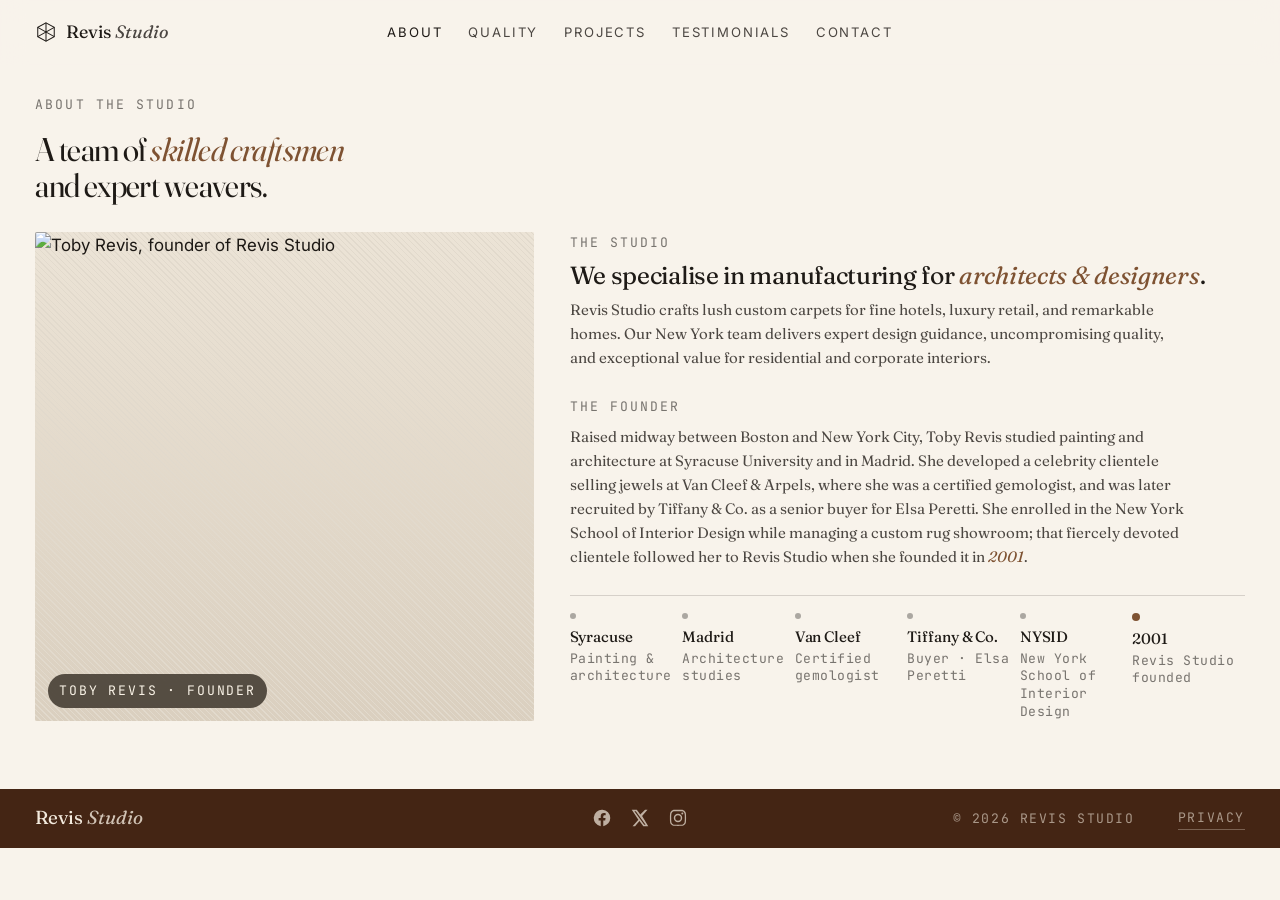
==== commit e135238b: "About: editorial profile with portrait, studio statement, founder bio, timeline" ====
--- a/about.html
+++ b/about.html
@@ -6,14 +6,14 @@
 <meta name="theme-color" content="#efeae0" />
 
 <title>About — Revis Studio</title>
-<meta name="description" content="Revis Studio is a team of skilled craftsmen and expert weavers, founded in 2001 by Toby Revis. We take a custom carpet from inspiration through design and manufacturing, to final presentation." />
+<meta name="description" content="Revis Studio is a team of skilled craftsmen and expert weavers. Founded in 2001 by Toby Revis on Manhattan's Upper East Side." />
 <meta name="robots" content="noindex,nofollow" />
 <link rel="canonical" href="https://revisstudio.com/about.html" />
 
 <link rel="preconnect" href="https://fonts.googleapis.com">
 <link rel="preconnect" href="https://fonts.gstatic.com" crossorigin>
 <link rel="stylesheet" href="https://fonts.googleapis.com/css2?family=Fraunces:ital,opsz,wght@0,9..144,300..500;1,9..144,300..500&family=Inter:wght@400;500&family=JetBrains+Mono:wght@400&display=swap" />
-<link rel="stylesheet" href="assets/css/style.css?v=18" />
+<link rel="stylesheet" href="assets/css/style.css?v=22" />
 <link rel="icon" type="image/svg+xml" href="assets/img/favicon.svg" />
 </head>
 <body>
@@ -36,55 +36,60 @@
 
 <main id="main">
 
-  <section class="page-hero">
+  <!-- ============ HERO ============ -->
+  <section class="page-hero" style="padding-block: clamp(1.25rem, 1rem + 1vw, 2rem) clamp(0.5rem, 0.5rem + 0.5vw, 1rem); border-bottom: 0;">
     <div class="wrap">
       <p class="eyebrow">About the studio</p>
-      <h1>A team of skilled craftsmen and expert weavers.</h1>
-      <p class="lede">
-        Revis Studio takes a custom carpet from inspiration through design and manufacturing, to final presentation.
-      </p>
+      <h1 class="h-accent" style="max-width: 28ch; font-size: clamp(1.5rem, 1.25rem + 1vw, 2.1rem); margin-top: 0.4rem; line-height: 1.1;">A team of <em>skilled craftsmen</em> and expert weavers.</h1>
     </div>
   </section>
 
-  <section class="section">
+  <!-- ============ EDITORIAL PROFILE ============ -->
+  <section class="section" style="padding-block: clamp(0.75rem, 0.5rem + 0.5vw, 1.25rem) clamp(1.5rem, 1rem + 1vw, 2.5rem);">
     <div class="wrap">
-      <div class="split">
-        <div class="split__label">
-          <p class="eyebrow">The studio</p>
-        </div>
-        <div class="prose">
-          <p>Founded by Toby Revis in 2001, Revis Studio is a custom carpet atelier on Manhattan's Upper East Side. We work with architects, interior designers and private clients on residential and commercial interiors — fine homes, hotels and luxury retail among them.</p>
-          <p>Each carpet is drawn for a single room and made by hand. We work direct to the source: our weaving partners in Nepal use traditional Tibetan technique, and our standards for fibre, dye, and finish are uncompromising.</p>
+
+      <div class="profile">
+
+        <!-- LEFT: portrait of Toby -->
+        <figure class="profile__media">
+          <div class="ph ph--linen" aria-hidden="true"></div>
+          <img src="https://revisstudio.com/wp-content/uploads/2020/11/toby.jpg" alt="Toby Revis, founder of Revis Studio" loading="eager" decoding="async" />
+          <figcaption>Toby Revis · Founder</figcaption>
+        </figure>
+
+        <!-- RIGHT: studio + bio -->
+        <div class="profile__body">
+
+          <div class="profile__block">
+            <p class="label">The studio</p>
+            <p class="profile__statement">
+              We specialise in manufacturing for <em>architects&nbsp;&amp;&nbsp;designers</em>.
+            </p>
+            <p class="profile__prose">
+              Revis Studio crafts lush custom carpets for fine hotels, luxury retail, and remarkable homes. Our New York team delivers expert design guidance, uncompromising quality, and exceptional value for residential and corporate interiors.
+            </p>
+          </div>
+
+          <div class="profile__block">
+            <p class="label">The founder</p>
+            <p class="profile__prose">
+              Raised midway between Boston and New York City, Toby Revis studied painting and architecture at Syracuse University and in Madrid. She developed a celebrity clientele selling jewels at Van Cleef &amp; Arpels, where she was a certified gemologist, and was later recruited by Tiffany &amp; Co. as a senior buyer for Elsa Peretti. She enrolled in the New York School of Interior Design while managing a custom rug showroom; that fiercely devoted clientele followed her to Revis Studio when she founded it in <em>2001</em>.
+            </p>
+          </div>
+
+          <!-- Mini timeline -->
+          <ol class="profile__timeline" aria-label="Career milestones">
+            <li><span class="t-dot"></span><b>Syracuse</b><span>Painting &amp; architecture</span></li>
+            <li><span class="t-dot"></span><b>Madrid</b><span>Architecture studies</span></li>
+            <li><span class="t-dot"></span><b>Van Cleef</b><span>Certified gemologist</span></li>
+            <li><span class="t-dot"></span><b>Tiffany &amp; Co.</b><span>Buyer · Elsa Peretti</span></li>
+            <li><span class="t-dot"></span><b>NYSID</b><span>New York School of Interior Design</span></li>
+            <li><span class="t-dot t-dot--ochre"></span><b>2001</b><span>Revis Studio founded</span></li>
+          </ol>
+
         </div>
       </div>
-    </div>
-  </section>
 
-  <hr class="rule" />
-
-  <section class="section">
-    <div class="wrap">
-      <div class="split">
-        <div class="split__label">
-          <p class="eyebrow">Toby Revis</p>
-        </div>
-        <div class="prose">
-          <p>Toby studied painting and architecture at Syracuse University and in Madrid.</p>
-          <p>She qualified as a certified gemologist at Van Cleef &amp; Arpels, and went on to become a senior buyer at Tiffany &amp; Co. for designer Elsa Peretti.</p>
-          <p>After completing her studies at the New York School of Interior Design, she managed a custom rug showroom before founding Revis Studio as an independent consultancy in 2001.</p>
-        </div>
-      </div>
-    </div>
-  </section>
-
-  <hr class="rule" />
-
-  <section class="section">
-    <div class="wrap">
-      <div class="between">
-        <p class="lede" style="max-width: 32ch;">Begin a project, or visit the studio.</p>
-        <a href="contact.html" class="btn">Contact <span class="arr" aria-hidden="true">→</span></a>
-      </div>
     </div>
   </section>
 
--- a/assets/css/style.css
+++ b/assets/css/style.css
@@ -408,6 +408,294 @@
 }
 .split__label { padding-top: 0.3em; }
 
+/* ----- About page (editorial profile) ----- */
+.profile {
+  display: grid;
+  grid-template-columns: 1fr;
+  gap: clamp(1.25rem, 1rem + 1vw, 2rem);
+}
+@media (min-width: 880px) {
+  .profile { grid-template-columns: 0.85fr 1.15fr; gap: clamp(1.5rem, 1rem + 1.5vw, 2.75rem); align-items: stretch; }
+}
+
+.profile__media {
+  margin: 0;
+  position: relative;
+  border-radius: var(--rad);
+  overflow: hidden;
+  background: var(--bone);
+  isolation: isolate;
+  aspect-ratio: 4 / 5;
+}
+@media (min-width: 880px) {
+  .profile__media { aspect-ratio: auto; min-height: 100%; }
+}
+.profile__media .ph { position: absolute; inset: 0; z-index: 0; }
+.profile__media img {
+  position: absolute; inset: 0;
+  width: 100%; height: 100%;
+  object-fit: cover;
+  display: block;
+  z-index: 1;
+  opacity: 1;
+  filter: saturate(0.92) contrast(1.02);
+  transition: transform 1000ms var(--ease-out);
+}
+.profile__media:hover img { transform: scale(1.03); }
+.profile__media figcaption {
+  position: absolute;
+  inset: auto auto 0.8rem 0.8rem;
+  z-index: 2;
+  font-family: var(--font-mono);
+  font-size: var(--fs-xs);
+  letter-spacing: 0.14em;
+  text-transform: uppercase;
+  color: oklch(96% 0.018 80);
+  background: color-mix(in oklch, oklch(20% 0.02 65) 70%, transparent);
+  backdrop-filter: blur(6px);
+  -webkit-backdrop-filter: blur(6px);
+  padding: 0.4rem 0.7rem;
+  border-radius: 999px;
+}
+
+.profile__body {
+  display: flex;
+  flex-direction: column;
+  gap: clamp(1.25rem, 1rem + 0.75vw, 1.75rem);
+}
+.profile__block {
+  display: flex;
+  flex-direction: column;
+  gap: 0.5rem;
+}
+.profile__block .label {
+  font-family: var(--font-mono);
+  font-size: var(--fs-xs);
+  letter-spacing: 0.16em;
+  text-transform: uppercase;
+  color: var(--ink-mute);
+  margin: 0;
+}
+.profile__statement {
+  font-family: var(--font-display);
+  font-weight: 420;
+  font-size: clamp(1.2rem, 1rem + 0.7vw, 1.55rem);
+  line-height: 1.2;
+  letter-spacing: -0.012em;
+  color: var(--ink);
+  margin: 0;
+}
+.profile__statement em {
+  font-style: italic;
+  color: var(--ochre);
+}
+.profile__prose {
+  font-family: var(--font-display);
+  font-weight: 380;
+  font-size: var(--fs-sm);
+  line-height: 1.6;
+  color: var(--ink-soft);
+  margin: 0;
+  max-width: 62ch;
+}
+.profile__prose em {
+  font-style: italic;
+  color: var(--ochre);
+  font-weight: 420;
+}
+
+/* Timeline */
+.profile__timeline {
+  display: grid;
+  grid-template-columns: repeat(6, 1fr);
+  gap: 0;
+  margin: 0;
+  padding: 0;
+  list-style: none;
+  border-top: 1px solid var(--rule);
+  padding-top: clamp(0.85rem, 0.65rem + 0.5vw, 1.15rem);
+  position: relative;
+}
+@media (max-width: 720px) {
+  .profile__timeline { grid-template-columns: repeat(3, 1fr); row-gap: 0.85rem; }
+}
+@media (max-width: 460px) {
+  .profile__timeline { grid-template-columns: repeat(2, 1fr); }
+}
+.profile__timeline li {
+  display: flex;
+  flex-direction: column;
+  gap: 0.25rem;
+  position: relative;
+  padding-right: 0.5rem;
+}
+.profile__timeline .t-dot {
+  width: 6px; height: 6px;
+  border-radius: 50%;
+  background: color-mix(in oklch, var(--ink) 35%, transparent);
+  display: inline-block;
+  margin-bottom: 0.3rem;
+}
+.profile__timeline .t-dot--ochre {
+  background: var(--ochre);
+  width: 8px; height: 8px;
+}
+.profile__timeline b {
+  font-family: var(--font-display);
+  font-weight: 450;
+  font-size: var(--fs-sm);
+  letter-spacing: -0.005em;
+  color: var(--ink);
+  line-height: 1.2;
+}
+.profile__timeline span:not(.t-dot) {
+  font-family: var(--font-mono);
+  font-size: var(--fs-xs);
+  letter-spacing: 0.04em;
+  color: var(--ink-mute);
+  line-height: 1.35;
+}
+
+/* ----- Quality page (horizontal flow) ----- */
+.quality-head {
+  display: grid;
+  grid-template-columns: 1fr;
+  gap: 0.75rem;
+  align-items: end;
+}
+@media (min-width: 880px) {
+  .quality-head { grid-template-columns: 1.5fr 1fr; gap: 2rem; }
+}
+.quality-head__intro {
+  font-family: var(--font-display);
+  font-size: var(--fs-md);
+  font-weight: 380;
+  color: var(--ink-soft);
+  line-height: 1.45;
+  max-width: 36ch;
+}
+@media (min-width: 880px) {
+  .quality-head__intro { text-align: right; justify-self: end; }
+}
+
+.quality-strip {
+  padding-block: clamp(1rem, 0.75rem + 1vw, 2rem) clamp(1rem, 0.75rem + 0.75vw, 1.5rem);
+  position: relative;
+  isolation: isolate;
+}
+.quality-strip::before {
+  content: "";
+  position: absolute;
+  inset: 0;
+  z-index: -1;
+  background:
+    radial-gradient(55% 70% at 80% 20%, color-mix(in oklch, var(--ochre) 12%, transparent) 0%, transparent 60%),
+    radial-gradient(40% 60% at 10% 95%, color-mix(in oklch, var(--clay) 9%, transparent) 0%, transparent 60%);
+  pointer-events: none;
+}
+
+.quality-flow {
+  display: grid;
+  grid-template-columns: repeat(4, 1fr);
+  gap: clamp(0.75rem, 0.5rem + 0.5vw, 1.25rem);
+  list-style: none;
+  margin: 0;
+  padding: 0;
+  counter-reset: q;
+}
+@media (max-width: 900px) {
+  .quality-flow { grid-template-columns: repeat(2, 1fr); gap: 1.5rem; }
+}
+@media (max-width: 520px) {
+  .quality-flow { grid-template-columns: 1fr; }
+}
+
+.qstep {
+  display: flex;
+  flex-direction: column;
+  gap: 0.5rem;
+  position: relative;
+}
+.qstep__head {
+  display: flex;
+  align-items: center;
+  gap: 0.75rem;
+  margin-bottom: 0.35rem;
+}
+.qstep__no {
+  font-family: var(--font-mono);
+  font-size: var(--fs-xs);
+  letter-spacing: 0.18em;
+  color: var(--ochre);
+  font-weight: 400;
+}
+.qstep__line {
+  flex: 1;
+  height: 1px;
+  background: color-mix(in oklch, var(--ochre) 35%, transparent);
+  position: relative;
+}
+.qstep__line::after {
+  content: "";
+  position: absolute;
+  right: -3px; top: 50%;
+  transform: translateY(-50%);
+  width: 6px; height: 6px;
+  border-radius: 50%;
+  background: var(--ochre);
+}
+@media (max-width: 900px) {
+  .qstep__line { display: none; }
+}
+
+.qstep__media {
+  margin: 0;
+  aspect-ratio: 4 / 5;
+  overflow: hidden;
+  border-radius: var(--rad);
+  background: var(--bone);
+  position: relative;
+}
+.qstep__media img {
+  width: 100%; height: 100%;
+  display: block;
+  object-fit: cover;
+  filter: saturate(0.92) contrast(1.02);
+  transition: transform 700ms var(--ease-out);
+  opacity: 1;
+  position: absolute;
+  inset: 0;
+  z-index: 1;
+}
+.qstep:hover .qstep__media img { transform: scale(1.04); }
+
+.qstep__title {
+  font-family: var(--font-display);
+  font-weight: 420;
+  font-size: clamp(1.2rem, 1rem + 0.6vw, 1.5rem);
+  letter-spacing: -0.012em;
+  line-height: 1.1;
+  color: var(--ink);
+  margin-top: 0.4rem;
+}
+.qstep__sub {
+  font-family: var(--font-display);
+  font-style: italic;
+  font-weight: 380;
+  font-size: var(--fs-sm);
+  line-height: 1.45;
+  color: var(--ink-soft);
+  margin: 0;
+}
+.qstep__meta {
+  font-family: var(--font-mono);
+  font-size: var(--fs-xs);
+  letter-spacing: 0.06em;
+  text-transform: uppercase;
+  color: var(--ink-mute);
+  margin-top: 0.25rem;
+}
+
 /* ----- Policy (privacy page directory) ----- */
 .policy {
   display: grid;
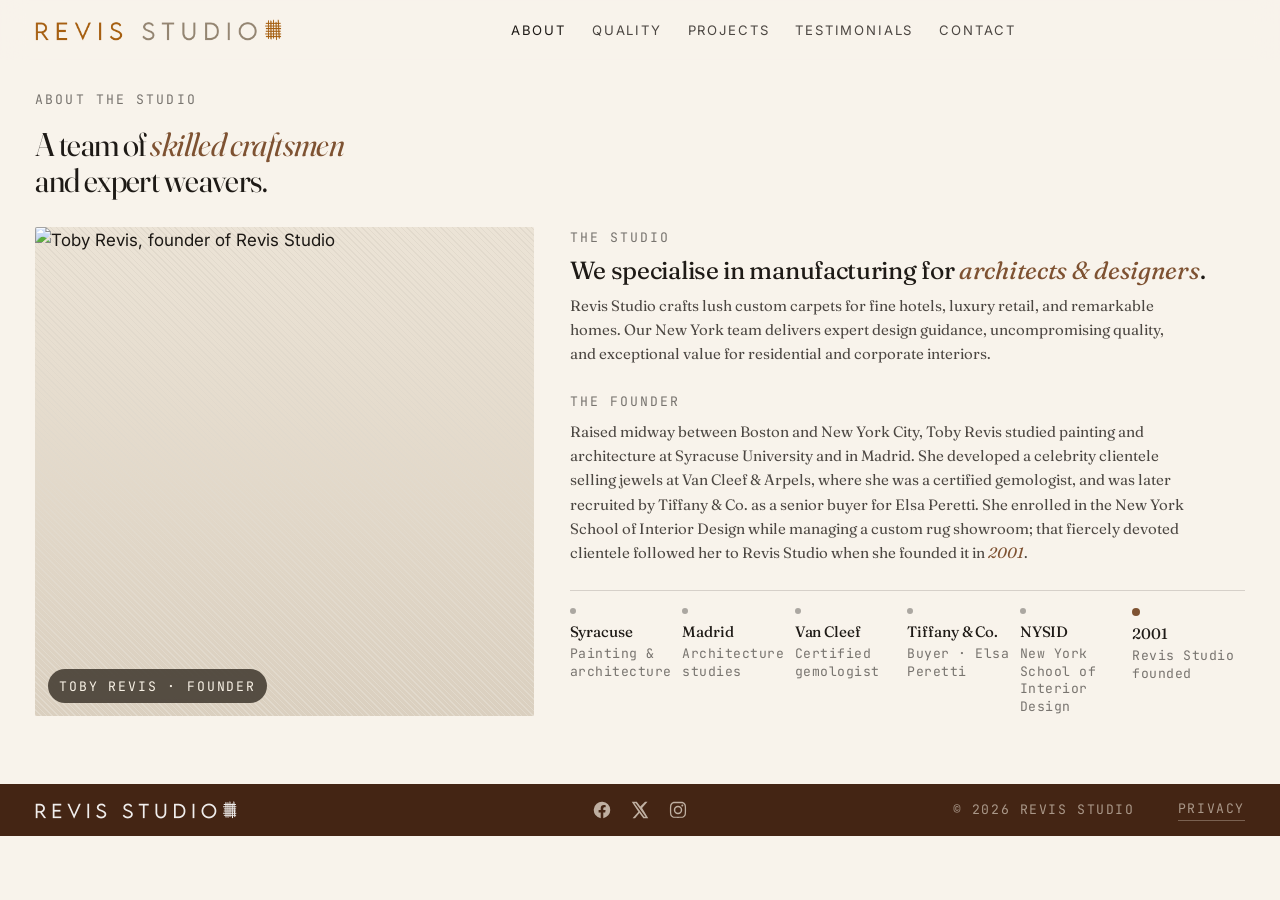
==== commit bc4846f4: "Branding: actual Revis Studio logo across header/footer/favicon + mobile responsive polish (vertical" ====
--- a/about.html
+++ b/about.html
@@ -13,7 +13,7 @@
 <link rel="preconnect" href="https://fonts.googleapis.com">
 <link rel="preconnect" href="https://fonts.gstatic.com" crossorigin>
 <link rel="stylesheet" href="https://fonts.googleapis.com/css2?family=Fraunces:ital,opsz,wght@0,9..144,300..500;1,9..144,300..500&family=Inter:wght@400;500&family=JetBrains+Mono:wght@400&display=swap" />
-<link rel="stylesheet" href="assets/css/style.css?v=22" />
+<link rel="stylesheet" href="assets/css/style.css?v=23" />
 <link rel="icon" type="image/svg+xml" href="assets/img/favicon.svg" />
 </head>
 <body>
@@ -21,7 +21,7 @@
 <a href="#main" class="sr">Skip to content</a>
 
 <header class="site-header" id="siteHeader">
-  <a href="./" class="brand"><svg class="mark" viewBox="0 0 24 24" fill="none" stroke="currentColor" stroke-width="1.1" aria-hidden="true"><path d="M12 2 L21 7 L21 17 L12 22 L3 17 L3 7 Z"/><path d="M12 2 L12 22 M3 7 L21 17 M3 17 L21 7"/></svg><span>Revis<i>&nbsp;Studio</i></span></a>
+  <a href="./" class="brand" aria-label="Revis Studio"><img src="assets/img/logo.png" alt="Revis Studio" /></a>
   <nav class="nav" id="primaryNav" aria-label="Primary">
     <ul>
       <li><a href="about.html" aria-current="page">About</a></li>
@@ -98,7 +98,7 @@
 <footer class="site-foot">
   <div class="wrap">
     <div class="foot__row">
-      <p class="foot__brand">Revis<i> Studio</i></p>
+      <a href="./" class="foot__brand" aria-label="Revis Studio"><img src="assets/img/logo.png" alt="Revis Studio" /></a>
 
       <nav class="foot__social" aria-label="Social">
         <a href="https://www.facebook.com/revisstudio" rel="noopener" target="_blank" aria-label="Revis Studio on Facebook">
--- a/assets/css/style.css
+++ b/assets/css/style.css
@@ -125,10 +125,11 @@
   position: sticky;
   top: 0;
   z-index: 100;
-  padding: 1.1rem var(--gutter);
+  padding: 1rem var(--gutter);
   display: grid;
-  grid-template-columns: 1fr auto 1fr;
+  grid-template-columns: auto 1fr auto;
   align-items: center;
+  gap: 1rem;
   background: color-mix(in oklch, var(--paper) 85%, transparent);
   -webkit-backdrop-filter: blur(12px);
   backdrop-filter: blur(12px);
@@ -138,19 +139,25 @@
 .site-header.is-scrolled {
   border-bottom-color: var(--rule);
 }
+@media (max-width: 880px) {
+  .site-header { padding: 0.75rem var(--gutter); }
+}
 
 .brand {
-  display: inline-flex; align-items: center; gap: 0.55rem;
+  display: inline-flex; align-items: center;
   justify-self: start;
-  font-family: var(--font-display);
-  font-weight: 420;
-  font-size: 1.12rem;
-  letter-spacing: 0;
   position: relative;
   z-index: 100;
-}
-.brand .mark { width: 22px; height: 22px; }
-.brand i { font-style: italic; opacity: .8; }
+  line-height: 0;
+}
+.brand img {
+  height: 22px;
+  width: auto;
+  display: block;
+}
+@media (max-width: 720px) {
+  .brand img { height: 18px; }
+}
 
 .nav { justify-self: center; }
 .nav ul { display: flex; gap: clamp(1rem, 0.5rem + 1.4vw, 2rem); }
@@ -962,11 +969,27 @@
   position: relative;
   transition: background var(--dur-fast) var(--ease);
 }
+
+/* Mobile: stack cast cards vertically, no horizontal scroll */
 @media (max-width: 720px) {
-  .cast-card { flex-basis: calc(50% - 1px); }
-}
-@media (max-width: 480px) {
-  .cast-card { flex-basis: 80%; min-width: 0; }
+  .stage__cast {
+    flex-direction: column;
+    overflow-x: visible;
+    overflow-y: visible;
+    scroll-snap-type: none;
+    gap: 1px;
+  }
+  .cast-card {
+    flex-basis: auto;
+    flex-shrink: 0;
+    width: 100%;
+    min-width: 0;
+    scroll-snap-align: none;
+  }
+  .stage__cast-wrap::before, .stage__cast-wrap::after {
+    display: none;
+  }
+  .cast-card::before { top: 0; height: 2px; }
 }
 .cast-card::before {
   content: "";
@@ -1290,14 +1313,22 @@
   .foot__row { grid-template-columns: 1fr; justify-items: center; text-align: center; gap: 0.75rem; }
 }
 .foot__brand {
-  font-family: var(--font-display);
-  font-size: var(--fs-md);
-  font-weight: 420;
-  letter-spacing: 0;
   justify-self: start;
-}
+  display: inline-flex;
+  align-items: center;
+  line-height: 0;
+  border-bottom: 0 !important;
+}
+.foot__brand img {
+  height: 18px;
+  width: auto;
+  display: block;
+  filter: brightness(0) invert(1);
+  opacity: 0.92;
+  transition: opacity var(--dur-fast) var(--ease);
+}
+.foot__brand:hover img { opacity: 1; }
 @media (max-width: 720px) { .foot__brand { justify-self: center; } }
-.foot__brand i { font-style: italic; opacity: .8; }
 
 .foot__social {
   display: inline-flex;
